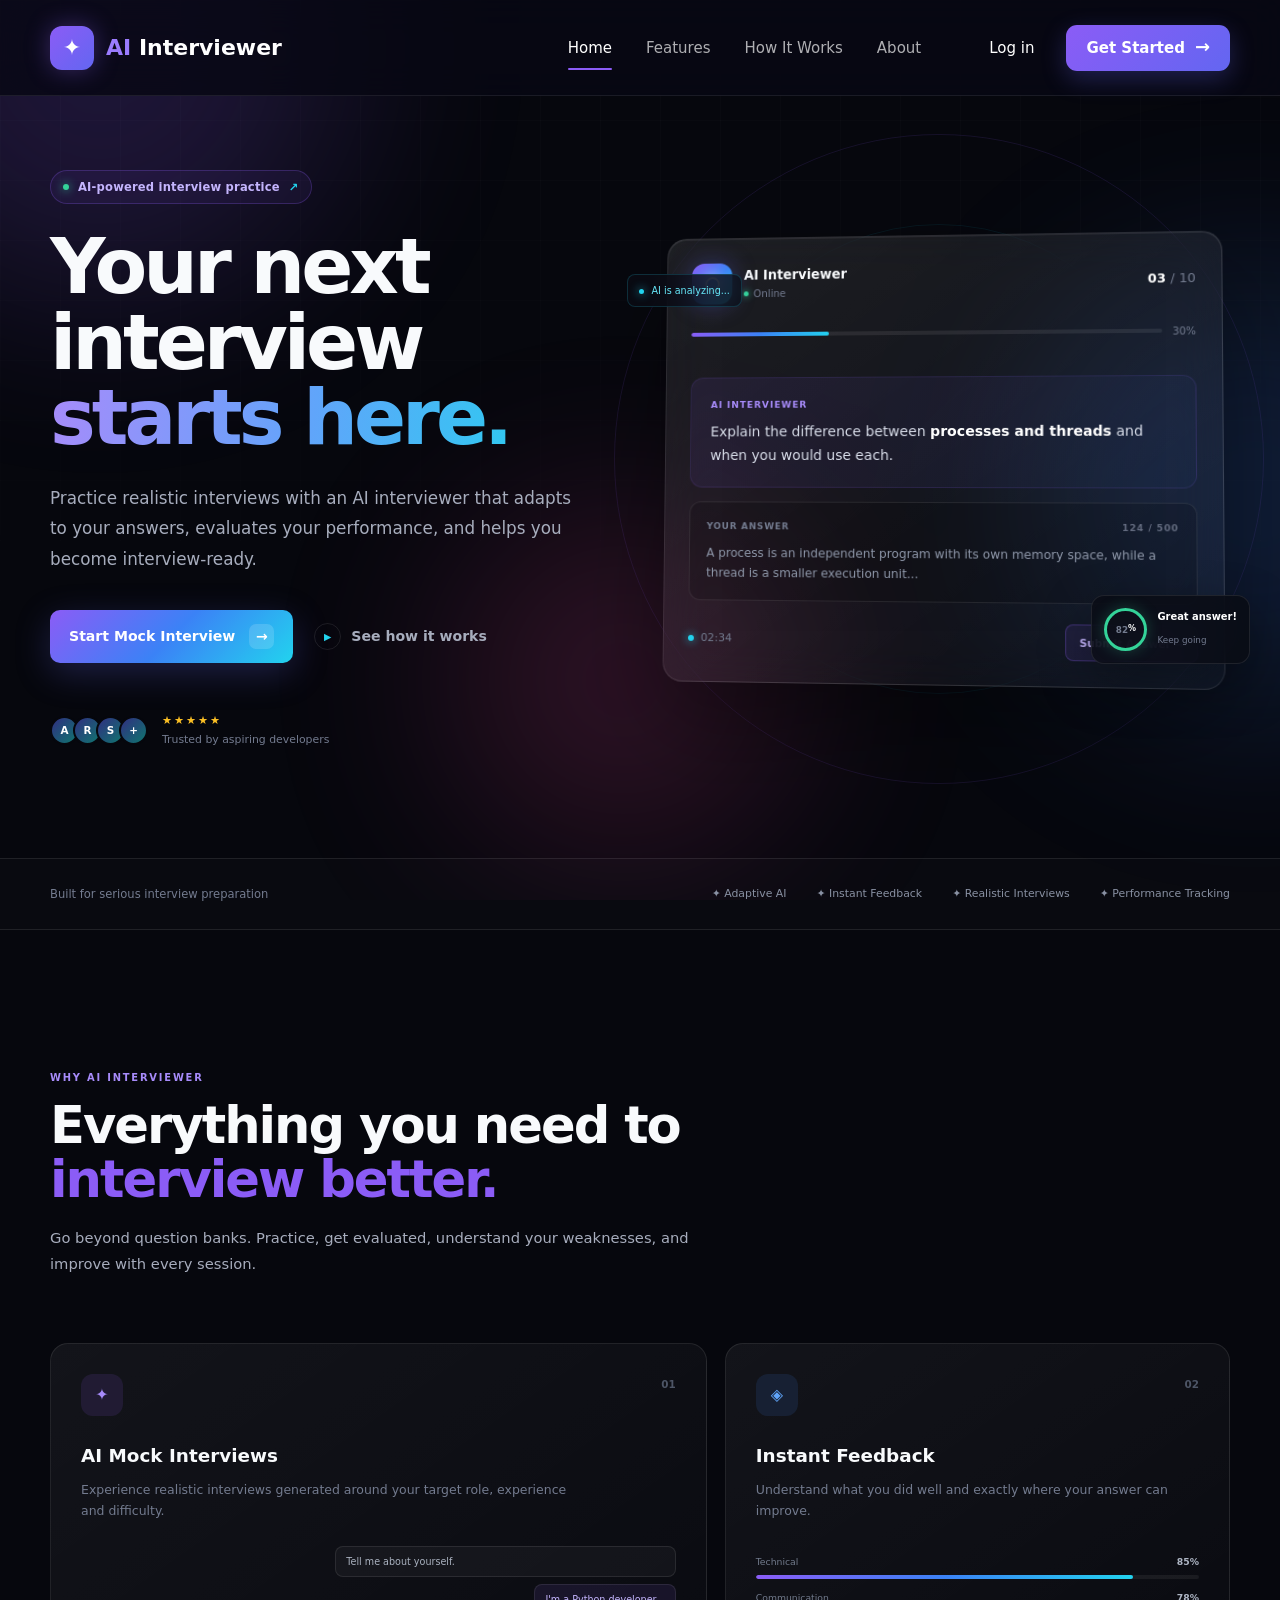
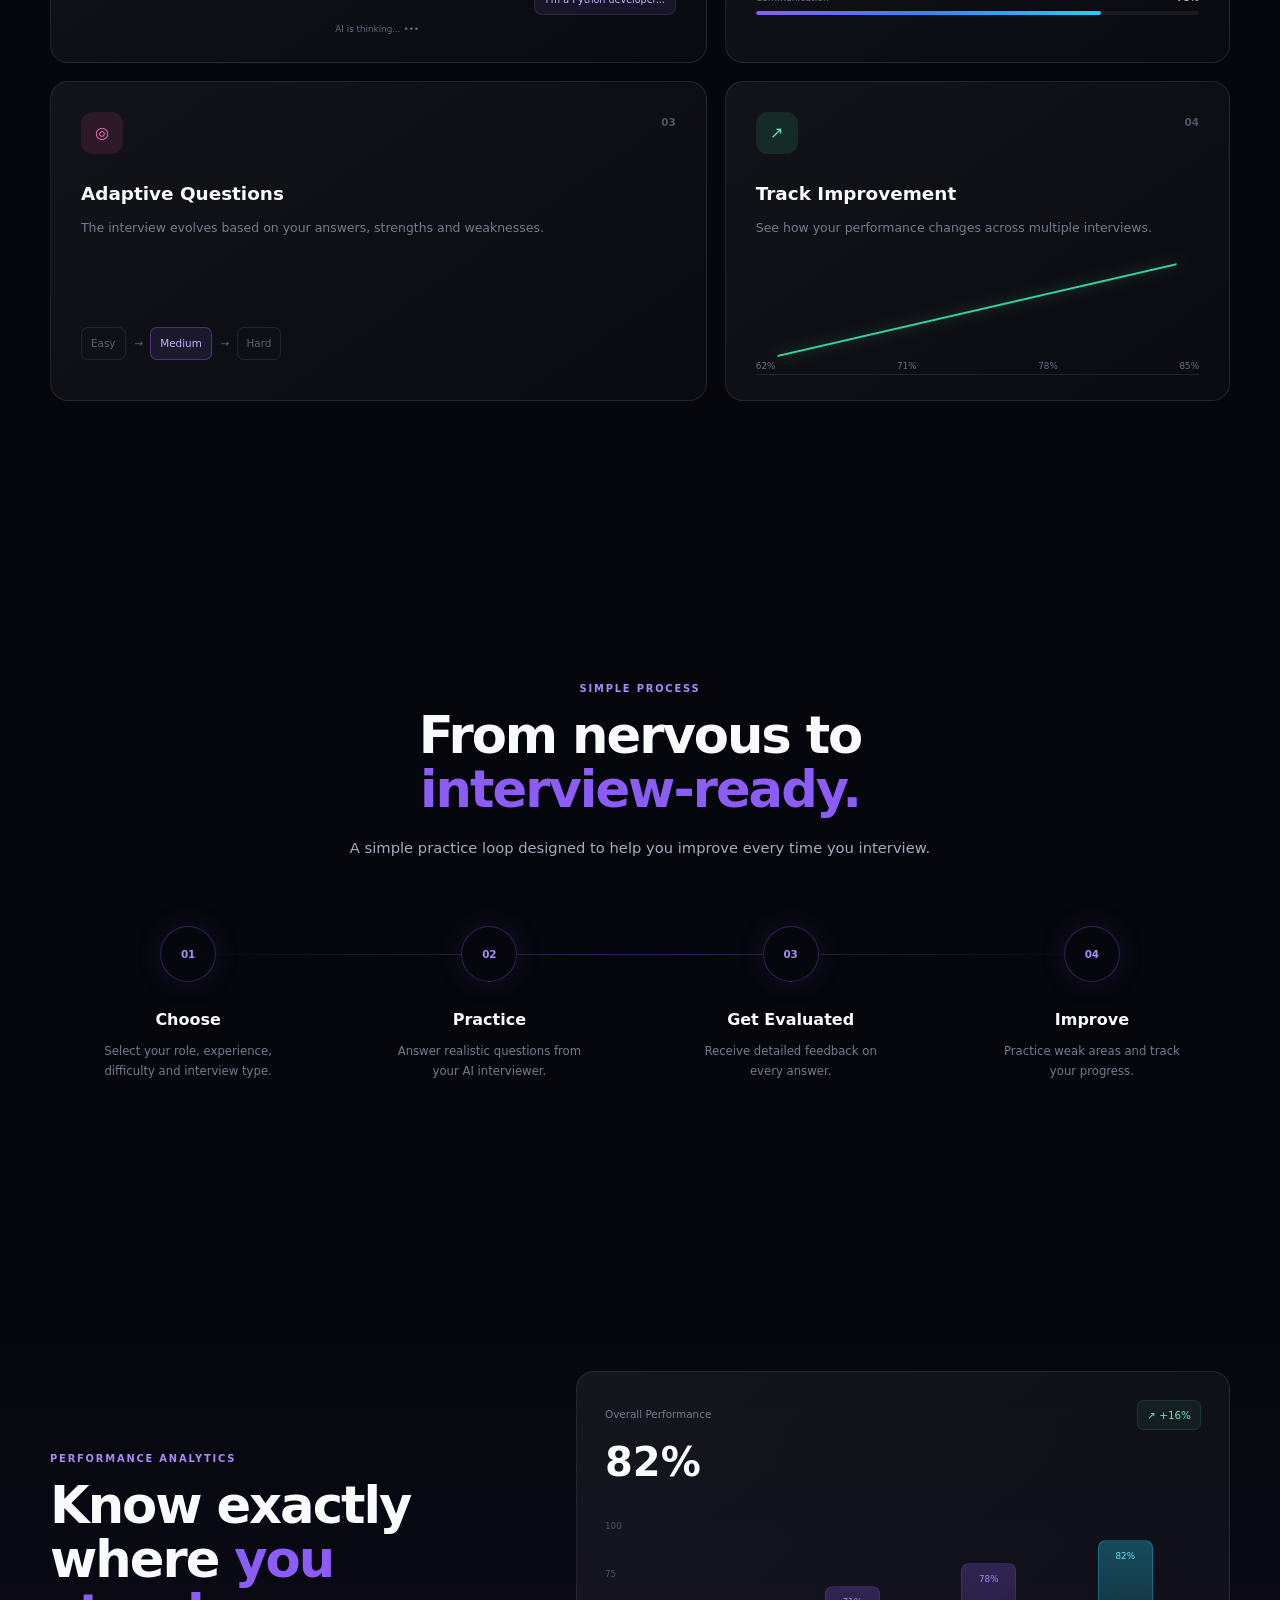
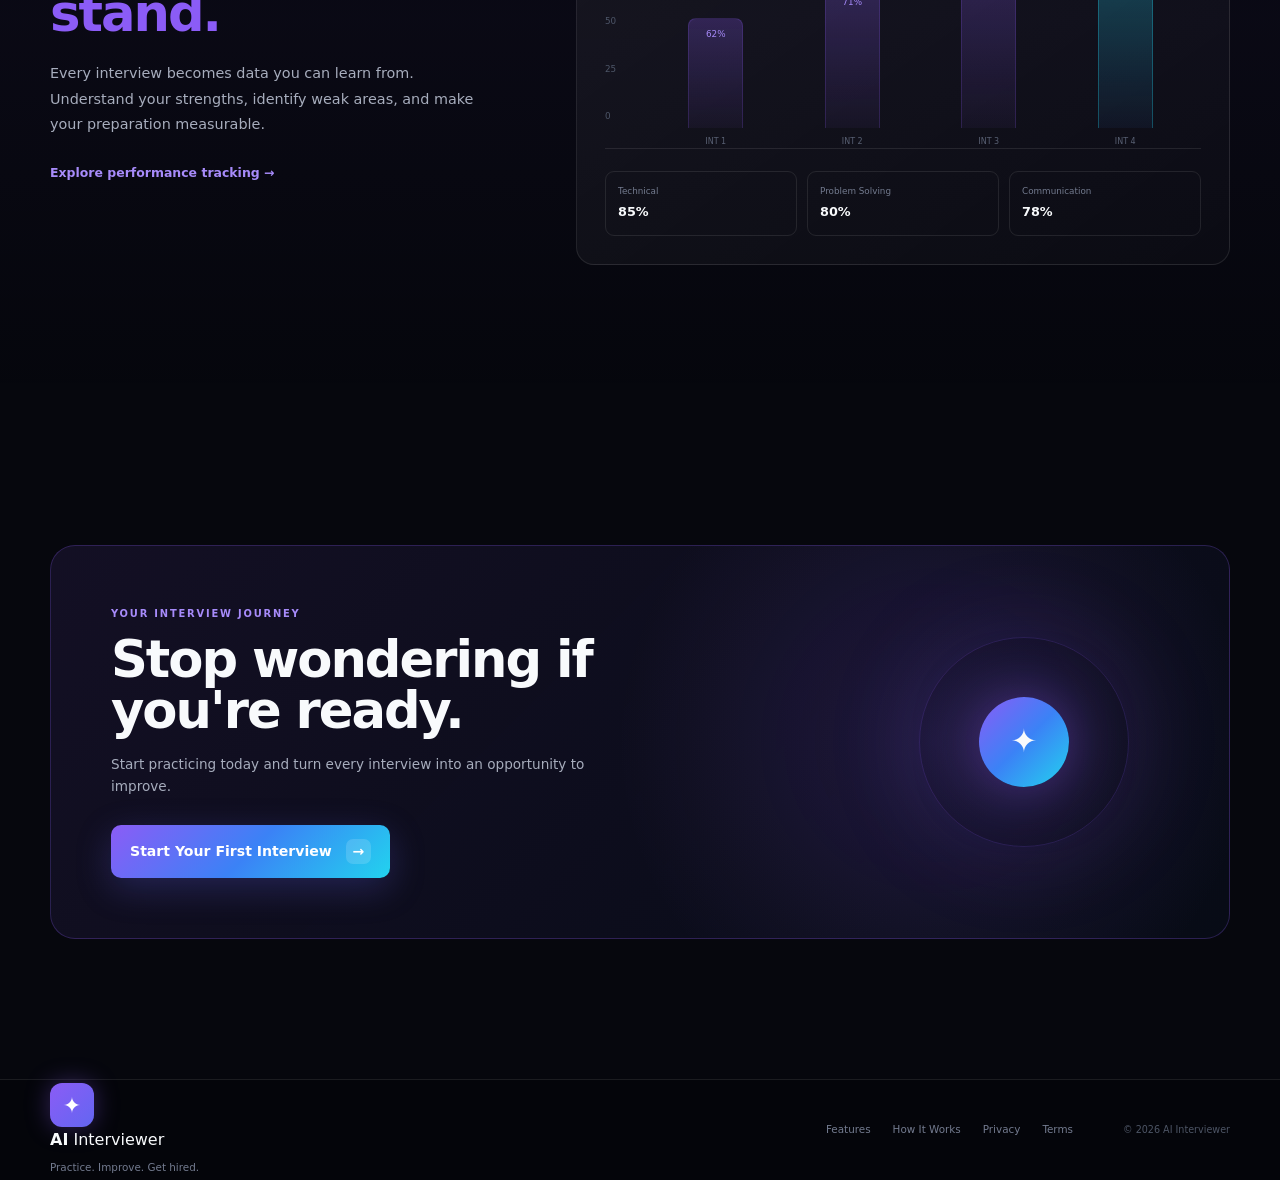
==== frontend/index.html @ f29d4c33 "Build interactive landing page" ====
<!DOCTYPE html>
<html lang="en">

<head>
    <meta charset="UTF-8">

    <meta name="viewport" content="width=device-width, initial-scale=1.0">

    <meta
        name="description"
        content="AI Interviewer - Practice realistic interviews with an intelligent AI interviewer."
    >

    <title>AI Interviewer — Practice. Improve. Get Hired.</title>

    <!-- Main stylesheet -->
    <link rel="stylesheet" href="css/style.css">
</head>

<body>

    <!-- =====================================================
         BACKGROUND EFFECTS
    ====================================================== -->

    <div class="background-effects">
        <div class="glow glow-one"></div>
        <div class="glow glow-two"></div>
        <div class="glow glow-three"></div>
    </div>


    <!-- =====================================================
         NAVBAR
    ====================================================== -->

    <header class="navbar">

    <div class="container navbar-inner">

        <!-- Logo -->
        <a href="index.html" class="logo">

            <div class="brand-icon">
                <span>✦</span>
            </div>

            <div>
                <strong>AI</strong> Interviewer
            </div>

        </a>


        <!-- Center Navigation -->
        <nav class="nav-links" id="navMenu">

            <a href="#home" class="active">
                Home
            </a>

            <a href="#features">
                Features
            </a>

            <a href="#how-it-works">
                How It Works
            </a>

            <a href="#about">
                About
            </a>

        </nav>


        <!-- Right Side Buttons -->
        <div class="nav-buttons">

            <a href="#" class="login-btn">
                Log in
            </a>

            <a href="#" class="get-started-btn">
                Get Started
                <span>→</span>
            </a>

        </div>


        <!-- Mobile Menu -->
        <button
            class="menu-toggle"
            id="menuToggle"
            type="button"
            aria-label="Open navigation menu"
            aria-expanded="false"
        >
            <span></span>
            <span></span>
            <span></span>
        </button>

    </div>

</header>


    <!-- =====================================================
         MAIN CONTENT
    ====================================================== -->

    <main>


        <!-- =================================================
             HERO SECTION
        ================================================== -->

        <section class="hero" id="home">

            <div class="container hero-grid">

                <!-- LEFT CONTENT -->

                <div class="hero-content">

                    <div class="status-pill">

                        <span class="status-dot"></span>

                        AI-powered interview practice

                        <span class="pill-arrow">↗</span>

                    </div>


                    <h1>

                        Your next interview
                        <span>starts here.</span>

                    </h1>


                    <p class="hero-description">

                        Practice realistic interviews with an AI interviewer
                        that adapts to your answers, evaluates your performance,
                        and helps you become interview-ready.

                    </p>


                    <div class="hero-actions">

                        <a href="#" class="primary-button">

                            Start Mock Interview

                            <span class="button-icon">
                                →
                            </span>

                        </a>


                        <a href="#how-it-works" class="secondary-button">

                            <span class="play-icon">
                                ▶
                            </span>

                            See how it works

                        </a>

                    </div>


                    <div class="trust-row">

                        <div class="avatar-stack">

                            <span class="avatar">A</span>
                            <span class="avatar">R</span>
                            <span class="avatar">S</span>
                            <span class="avatar">+</span>

                        </div>

                        <div class="trust-text">

                            <div class="stars">
                                ★★★★★
                            </div>

                            <span>
                                Trusted by aspiring developers
                            </span>

                        </div>

                    </div>

                </div>


                <!-- RIGHT — AI INTERVIEW CARD -->

                <div class="hero-visual">

                    <div class="orbit orbit-one"></div>
                    <div class="orbit orbit-two"></div>


                    <div class="ai-card">

                        <!-- Card Header -->

                        <div class="ai-card-header">

                            <div class="ai-profile">

                                <div class="ai-avatar">

                                    <div class="ai-core"></div>

                                </div>

                                <div>

                                    <strong>
                                        AI Interviewer
                                    </strong>

                                    <span>
                                        <i></i> Online
                                    </span>

                                </div>

                            </div>


                            <div class="question-number">
                                03 <span>/ 10</span>
                            </div>

                        </div>


                        <!-- Progress -->

                        <div class="question-progress">

                            <div class="progress-line">

                                <div class="progress-active"></div>

                            </div>

                            <span>30%</span>

                        </div>


                        <!-- AI Message -->

                        <div class="chat-message ai-message">

                            <div class="message-label">
                                AI INTERVIEWER
                            </div>

                            <p>

                                Explain the difference between
                                <strong>processes and threads</strong>
                                and when you would use each.

                            </p>

                        </div>


                        <!-- Answer -->

                        <div class="answer-box">

                            <div class="answer-header">

                                <span>
                                    YOUR ANSWER
                                </span>

                                <span class="character-count">
                                    124 / 500
                                </span>

                            </div>

                            <p>

                                A process is an independent program
                                with its own memory space, while a
                                thread is a smaller execution unit...

                            </p>

                        </div>


                        <!-- Footer -->

                        <div class="ai-card-footer">

                            <div class="timer">

                                <span class="timer-dot"></span>

                                02:34

                            </div>

                            <button class="mini-submit" type="button">
                                Submit Answer →
                            </button>

                        </div>

                    </div>


                    <!-- Floating Score -->

                    <div class="floating-score">

                        <div class="score-ring">

                            <span>
                                82
                            </span>

                            <small>
                                %
                            </small>

                        </div>

                        <div>

                            <strong>
                                Great answer!
                            </strong>

                            <span>
                                Keep going
                            </span>

                        </div>

                    </div>


                    <!-- Floating AI Badge -->

                    <div class="floating-ai">

                        <span class="pulse"></span>

                        AI is analyzing...

                    </div>

                </div>

            </div>

        </section>


        <!-- =================================================
             FEATURE STRIP
        ================================================== -->

        <section class="feature-strip">

            <div class="container">

                <div class="strip-content">

                    <span>
                        Built for serious interview preparation
                    </span>

                    <div class="strip-items">

                        <span>✦ Adaptive AI</span>
                        <span>✦ Instant Feedback</span>
                        <span>✦ Realistic Interviews</span>
                        <span>✦ Performance Tracking</span>

                    </div>

                </div>

            </div>

        </section>


        <!-- =================================================
             FEATURES
        ================================================== -->

        <section class="features-section" id="features">

            <div class="container">

                <div class="section-heading">

                    <div class="section-tag">
                        WHY AI INTERVIEWER
                    </div>

                    <h2>

                        Everything you need to
                        <span>interview better.</span>

                    </h2>

                    <p>

                        Go beyond question banks. Practice, get evaluated,
                        understand your weaknesses, and improve with every session.

                    </p>

                </div>


                <div class="feature-grid">


                    <!-- Feature 01 -->

                    <article class="feature-card large-card">

                        <div class="feature-icon purple">
                            ✦
                        </div>

                        <span class="feature-number">
                            01
                        </span>

                        <h3>
                            AI Mock Interviews
                        </h3>

                        <p>

                            Experience realistic interviews generated around
                            your target role, experience and difficulty.

                        </p>


                        <div class="mini-chat">

                            <div class="mini-chat-message">
                                Tell me about yourself.
                            </div>

                            <div class="mini-chat-message user-message">
                                I'm a Python developer...
                            </div>

                            <div class="typing">

                                AI is thinking...

                                <span>
                                    •••
                                </span>

                            </div>

                        </div>

                    </article>


                    <!-- Feature 02 -->

                    <article class="feature-card">

                        <div class="feature-icon blue">
                            ◈
                        </div>

                        <span class="feature-number">
                            02
                        </span>

                        <h3>
                            Instant Feedback
                        </h3>

                        <p>

                            Understand what you did well and exactly
                            where your answer can improve.

                        </p>


                        <div class="feedback-bars">

                            <div>
                                <span>Technical</span>
                                <strong>85%</strong>
                            </div>

                            <div class="bar">
                                <span style="width: 85%;"></span>
                            </div>

                            <div>
                                <span>Communication</span>
                                <strong>78%</strong>
                            </div>

                            <div class="bar">
                                <span style="width: 78%;"></span>
                            </div>

                        </div>

                    </article>


                    <!-- Feature 03 -->

                    <article class="feature-card">

                        <div class="feature-icon pink">
                            ◎
                        </div>

                        <span class="feature-number">
                            03
                        </span>

                        <h3>
                            Adaptive Questions
                        </h3>

                        <p>

                            The interview evolves based on your answers,
                            strengths and weaknesses.

                        </p>


                        <div class="adaptive-flow">

                            <span>
                                Easy
                            </span>

                            <i>
                                →
                            </i>

                            <span class="active">
                                Medium
                            </span>

                            <i>
                                →
                            </i>

                            <span>
                                Hard
                            </span>

                        </div>

                    </article>


                    <!-- Feature 04 -->

                    <article class="feature-card">

                        <div class="feature-icon green">
                            ↗
                        </div>

                        <span class="feature-number">
                            04
                        </span>

                        <h3>
                            Track Improvement
                        </h3>

                        <p>

                            See how your performance changes across
                            multiple interviews.

                        </p>


                        <div class="mini-chart">

                            <div class="chart-line"></div>

                            <div class="chart-points">

                                <span>
                                    62%
                                </span>

                                <span>
                                    71%
                                </span>

                                <span>
                                    78%
                                </span>

                                <span>
                                    85%
                                </span>

                            </div>

                        </div>

                    </article>

                </div>

            </div>

        </section>


        <!-- =================================================
             HOW IT WORKS
        ================================================== -->

        <section class="workflow-section" id="how-it-works">

            <div class="container">

                <div class="section-heading centered">

                    <div class="section-tag">
                        SIMPLE PROCESS
                    </div>

                    <h2>

                        From nervous to
                        <span>interview-ready.</span>

                    </h2>

                    <p>

                        A simple practice loop designed to help you improve
                        every time you interview.

                    </p>

                </div>


                <div class="workflow">

                    <div class="workflow-line"></div>


                    <!-- Step 01 -->

                    <div class="workflow-step">

                        <div class="step-number">
                            01
                        </div>

                        <h3>
                            Choose
                        </h3>

                        <p>

                            Select your role, experience,
                            difficulty and interview type.

                        </p>

                    </div>


                    <!-- Step 02 -->

                    <div class="workflow-step">

                        <div class="step-number">
                            02
                        </div>

                        <h3>
                            Practice
                        </h3>

                        <p>

                            Answer realistic questions
                            from your AI interviewer.

                        </p>

                    </div>


                    <!-- Step 03 -->

                    <div class="workflow-step">

                        <div class="step-number">
                            03
                        </div>

                        <h3>
                            Get Evaluated
                        </h3>

                        <p>

                            Receive detailed feedback
                            on every answer.

                        </p>

                    </div>


                    <!-- Step 04 -->

                    <div class="workflow-step">

                        <div class="step-number">
                            04
                        </div>

                        <h3>
                            Improve
                        </h3>

                        <p>

                            Practice weak areas and
                            track your progress.

                        </p>

                    </div>

                </div>

            </div>

        </section>


        <!-- =================================================
             PERFORMANCE
        ================================================== -->

        <section class="performance-section">

            <div class="container performance-grid">


                <!-- Performance Content -->

                <div class="performance-content">

                    <div class="section-tag">
                        PERFORMANCE ANALYTICS
                    </div>

                    <h2>

                        Know exactly where
                        <span>you stand.</span>

                    </h2>

                    <p>

                        Every interview becomes data you can learn from.
                        Understand your strengths, identify weak areas,
                        and make your preparation measurable.

                    </p>

                    <a href="#" class="text-button">
                        Explore performance tracking →
                    </a>

                </div>


                <!-- Dashboard -->

                <div class="performance-dashboard">

                    <div class="dashboard-top">

                        <div>

                            <span>
                                Overall Performance
                            </span>

                            <h3>
                                82%
                            </h3>

                        </div>

                        <span class="growth">
                            ↗ +16%
                        </span>

                    </div>


                    <!-- Chart -->

                    <div class="performance-chart">

                        <div class="chart-y">

                            <span>
                                100
                            </span>

                            <span>
                                75
                            </span>

                            <span>
                                50
                            </span>

                            <span>
                                25
                            </span>

                            <span>
                                0
                            </span>

                        </div>


                        <div class="bars">


                            <!-- Interview 1 -->

                            <div class="bar-column">

                                <div
                                    class="bar-value"
                                    style="height: 48%;"
                                >
                                    <span>
                                        62%
                                    </span>
                                </div>

                                <small>
                                    INT 1
                                </small>

                            </div>


                            <!-- Interview 2 -->

                            <div class="bar-column">

                                <div
                                    class="bar-value"
                                    style="height: 62%;"
                                >
                                    <span>
                                        71%
                                    </span>
                                </div>

                                <small>
                                    INT 2
                                </small>

                            </div>


                            <!-- Interview 3 -->

                            <div class="bar-column">

                                <div
                                    class="bar-value"
                                    style="height: 72%;"
                                >
                                    <span>
                                        78%
                                    </span>
                                </div>

                                <small>
                                    INT 3
                                </small>

                            </div>


                            <!-- Interview 4 -->

                            <div class="bar-column active-bar">

                                <div
                                    class="bar-value"
                                    style="height: 82%;"
                                >
                                    <span>
                                        82%
                                    </span>
                                </div>

                                <small>
                                    INT 4
                                </small>

                            </div>

                        </div>

                    </div>


                    <!-- Metrics -->

                    <div class="performance-metrics">

                        <div>

                            <span>
                                Technical
                            </span>

                            <strong>
                                85%
                            </strong>

                        </div>

                        <div>

                            <span>
                                Problem Solving
                            </span>

                            <strong>
                                80%
                            </strong>

                        </div>

                        <div>

                            <span>
                                Communication
                            </span>

                            <strong>
                                78%
                            </strong>

                        </div>

                    </div>

                </div>

            </div>

        </section>


        <!-- =================================================
             ABOUT / CTA
        ================================================== -->

        <section class="cta-section" id="about">

            <div class="container">

                <div class="cta-card">

                    <div class="cta-glow"></div>


                    <div class="cta-content">

                        <div class="section-tag">
                            YOUR INTERVIEW JOURNEY
                        </div>

                        <h2>

                            Stop wondering if
                            you're ready.

                        </h2>

                        <p>

                            Start practicing today and turn every interview
                            into an opportunity to improve.

                        </p>


                        <a href="#" class="primary-button">

                            Start Your First Interview

                            <span class="button-icon">
                                →
                            </span>

                        </a>

                    </div>


                    <div class="cta-orb">

                        <div class="orb-core">
                            ✦
                        </div>

                    </div>

                </div>

            </div>

        </section>

    </main>


    <!-- =====================================================
         FOOTER
    ====================================================== -->

    <footer class="footer">

        <div class="container footer-inner">


            <!-- Footer Brand -->

            <div class="footer-brand">

                <div class="brand">

                    <div class="brand-icon">
                        <span>✦</span>
                    </div>

                    <div>
                        <strong>AI</strong> Interviewer
                    </div>

                </div>

                <p>
                    Practice. Improve. Get hired.
                </p>

            </div>


            <!-- Footer Links -->

            <div class="footer-links">

                <a href="#features">
                    Features
                </a>

                <a href="#how-it-works">
                    How It Works
                </a>

                <a href="#">
                    Privacy
                </a>

                <a href="#">
                    Terms
                </a>

            </div>


            <!-- Copyright -->

            <div class="footer-copy">

                © 2026 AI Interviewer

            </div>

        </div>

    </footer>


    <!-- =====================================================
         JAVASCRIPT
    ====================================================== -->

    <script src="js/main.js"></script>

</body>

</html>
---- frontend/css/style.css ----
/* =========================================
   AI INTERVIEWER
   GLOBAL DESIGN SYSTEM
========================================= */

:root {

    --bg: #06070d;
    --bg-soft: #0a0c14;
    --card: rgba(255, 255, 255, 0.045);
    --card-hover: rgba(255, 255, 255, 0.07);

    --border: rgba(255, 255, 255, 0.09);

    --text: #f8fafc;
    --text-soft: #a7adbd;
    --text-muted: #737b8f;

    --purple: #8b5cf6;
    --blue: #3b82f6;
    --cyan: #22d3ee;
    --pink: #ec4899;
    --green: #34d399;

    --gradient:
        linear-gradient(
            135deg,
            #8b5cf6,
            #3b82f6,
            #22d3ee
        );

    --container: 1180px;
}


/* =========================================
   RESET
========================================= */

* {
    margin: 0;
    padding: 0;
    box-sizing: border-box;
}

html {
    scroll-behavior: smooth;
}

body {

    min-height: 100vh;

    background: var(--bg);

    color: var(--text);

    font-family:
        Inter,
        ui-sans-serif,
        system-ui,
        -apple-system,
        BlinkMacSystemFont,
        "Segoe UI",
        sans-serif;

    line-height: 1.6;

    overflow-x: hidden;
}

body::before {

    content: "";

    position: fixed;

    inset: 0;

    pointer-events: none;

    background-image:
        linear-gradient(
            rgba(255,255,255,0.018) 1px,
            transparent 1px
        ),
        linear-gradient(
            90deg,
            rgba(255,255,255,0.018) 1px,
            transparent 1px
        );

    background-size: 60px 60px;

    mask-image:
        linear-gradient(
            to bottom,
            black,
            transparent 85%
        );

    z-index: -3;
}

a {
    color: inherit;
    text-decoration: none;
}

button {
    font: inherit;
}

.container {

    width: min(
        var(--container),
        calc(100% - 48px)
    );

    margin-inline: auto;
}


/* =========================================
   BACKGROUND EFFECTS
========================================= */

.background-effects {

    position: fixed;

    inset: 0;

    overflow: hidden;

    pointer-events: none;

    z-index: -2;
}

.glow {

    position: absolute;

    border-radius: 50%;

    filter: blur(100px);

    opacity: 0.18;

    animation:
        floatGlow 12s ease-in-out infinite;
}

.glow-one {

    width: 500px;
    height: 500px;

    top: -200px;
    left: -150px;

    background: var(--purple);
}

.glow-two {

    width: 450px;
    height: 450px;

    top: 30%;
    right: -200px;

    background: var(--blue);

    animation-delay: -4s;
}

.glow-three {

    width: 350px;
    height: 350px;

    bottom: 5%;
    left: 35%;

    background: var(--pink);

    animation-delay: -8s;
}

@keyframes floatGlow {

    0%,
    100% {
        transform: translate(0, 0);
    }

    50% {
        transform: translate(30px, -40px);
    }
}


/* =========================================
   NAVBAR
========================================= */

/* =====================================================
   NAVBAR
===================================================== */

.navbar {
    position: fixed;
    top: 0;
    left: 0;
    width: 100%;
    height: 96px;

    z-index: 1000;

    background: rgba(8, 8, 20, 0.82);
    backdrop-filter: blur(18px);
    -webkit-backdrop-filter: blur(18px);

    border-bottom: 1px solid rgba(255, 255, 255, 0.08);
}


.navbar-inner {
    height: 100%;

    display: flex;
    align-items: center;

    gap: 40px;
}


/* =====================================================
   LOGO
===================================================== */

.logo {
    display: flex;
    align-items: center;
    gap: 12px;

    color: #ffffff;
    text-decoration: none;

    font-size: 22px;
    font-weight: 600;

    white-space: nowrap;

    flex-shrink: 0;
}


.logo strong {
    color: #9b7cff;
}


.brand-icon {
    width: 44px;
    height: 44px;

    display: flex;
    align-items: center;
    justify-content: center;

    border-radius: 12px;

    background: linear-gradient(
        135deg,
        #8b5cf6,
        #6366f1
    );

    color: #ffffff;

    font-size: 22px;

    box-shadow:
        0 0 25px rgba(139, 92, 246, 0.35);
}


/* =====================================================
   NAVIGATION LINKS
===================================================== */

.nav-links {
    display: flex;
    align-items: center;

    gap: 34px;

    margin-left: auto;
}


.nav-links a {
    position: relative;

    color: rgba(255, 255, 255, 0.68);

    text-decoration: none;

    font-size: 15px;
    font-weight: 500;

    white-space: nowrap;

    transition:
        color 0.25s ease,
        transform 0.25s ease;
}


.nav-links a:hover {
    color: #ffffff;
    transform: translateY(-1px);
}


.nav-links a.active {
    color: #ffffff;
}


.nav-links a.active::after {
    content: "";

    position: absolute;

    left: 0;
    right: 0;
    bottom: -10px;

    height: 2px;

    border-radius: 10px;

    background: #8b5cf6;
}


/* =====================================================
   RIGHT SIDE BUTTONS
===================================================== */

.nav-buttons {
    display: flex;
    align-items: center;

    gap: 14px;

    margin-left: 10px;

    flex-shrink: 0;
}


.login-btn {
    display: inline-flex;
    align-items: center;
    justify-content: center;

    height: 44px;

    padding: 0 18px;

    color: #ffffff;

    text-decoration: none;

    font-size: 15px;
    font-weight: 500;

    white-space: nowrap;

    border-radius: 10px;

    transition:
        background 0.25s ease,
        color 0.25s ease;
}


.login-btn:hover {
    background: rgba(255, 255, 255, 0.07);
}


/* =====================================================
   GET STARTED BUTTON
===================================================== */

.get-started-btn {
    display: inline-flex;
    align-items: center;
    justify-content: center;

    gap: 10px;

    height: 46px;

    padding: 0 20px;

    color: #ffffff;

    text-decoration: none;

    font-size: 15px;
    font-weight: 600;

    white-space: nowrap;

    border-radius: 11px;

    background: linear-gradient(
        135deg,
        #8b5cf6,
        #6366f1
    );

    box-shadow:
        0 8px 25px rgba(99, 102, 241, 0.28);

    transition:
        transform 0.25s ease,
        box-shadow 0.25s ease;
}


.get-started-btn span {
    font-size: 18px;

    transition:
        transform 0.25s ease;
}


.get-started-btn:hover {
    transform: translateY(-2px);

    box-shadow:
        0 12px 30px rgba(99, 102, 241, 0.4);
}


.get-started-btn:hover span {
    transform: translateX(3px);
}


/* =====================================================
   MOBILE MENU BUTTON
===================================================== */

.menu-toggle {
    display: none;

    width: 44px;
    height: 44px;

    border: 0;

    border-radius: 10px;

    background: rgba(255, 255, 255, 0.06);

    cursor: pointer;

    flex-direction: column;
    align-items: center;
    justify-content: center;

    gap: 5px;
}


.menu-toggle span {
    width: 20px;
    height: 2px;

    border-radius: 10px;

    background: #ffffff;
}


/* =====================================================
   RESPONSIVE NAVBAR
===================================================== */

@media (max-width: 1050px) {

    .navbar-inner {
        gap: 20px;
    }

    .nav-links {
        gap: 20px;
    }

    .nav-links a {
        font-size: 14px;
    }

    .nav-buttons {
        gap: 8px;
    }

}


@media (max-width: 850px) {

    .navbar {
        height: 82px;
    }

    .navbar-inner {
        justify-content: space-between;
    }

    .nav-links,
    .nav-buttons {
        display: none;
    }

    .menu-toggle {
        display: flex;
    }

}

/* =========================================
   HERO
========================================= */

.hero {

    position: relative;

    min-height: 850px;

    padding-top: 170px;

    padding-bottom: 110px;

    display: flex;

    align-items: center;
}

.hero-grid {

    display: grid;

    grid-template-columns: 0.95fr 1.05fr;

    gap: 70px;

    align-items: center;
}

.status-pill {

    display: inline-flex;

    align-items: center;

    gap: 9px;

    padding: 7px 12px;

    border:
        1px solid rgba(139, 92, 246, 0.25);

    border-radius: 999px;

    background:
        rgba(139, 92, 246, 0.07);

    color: #c4b5fd;

    font-size: 0.72rem;

    font-weight: 700;

    letter-spacing: 0.2px;
}

.status-dot {

    width: 6px;

    height: 6px;

    border-radius: 50%;

    background: var(--green);

    box-shadow:
        0 0 10px var(--green);
}

.pill-arrow {

    color: var(--cyan);
}

.hero h1 {

    max-width: 700px;

    margin-top: 25px;

    font-size:
        clamp(3.4rem, 6vw, 6.2rem);

    line-height: 0.98;

    letter-spacing: -4px;

    font-weight: 800;
}

.hero h1 span {

    display: block;

    background:
        linear-gradient(
            100deg,
            #a78bfa,
            #60a5fa,
            #22d3ee
        );

    -webkit-background-clip: text;

    background-clip: text;

    color: transparent;
}

.hero-description {

    max-width: 590px;

    margin-top: 28px;

    color: var(--text-soft);

    font-size: 1.05rem;

    line-height: 1.8;
}

.hero-actions {

    display: flex;

    align-items: center;

    gap: 16px;

    margin-top: 35px;
}

.primary-button {

    display: inline-flex;

    align-items: center;

    gap: 14px;

    padding: 14px 19px;

    border-radius: 10px;

    background: var(--gradient);

    color: white;

    font-size: 0.88rem;

    font-weight: 800;

    box-shadow:
        0 10px 35px rgba(99, 102, 241, 0.25);

    transition:
        transform 0.25s ease,
        box-shadow 0.25s ease;
}

.primary-button:hover {

    transform:
        translateY(-3px);

    box-shadow:
        0 15px 45px rgba(99, 102, 241, 0.4);
}

.button-icon {

    display: grid;

    place-items: center;

    width: 25px;

    height: 25px;

    border-radius: 7px;

    background:
        rgba(255,255,255,0.15);
}

.secondary-button {

    display: inline-flex;

    align-items: center;

    gap: 10px;

    padding: 14px 5px;

    color: var(--text-soft);

    font-size: 0.88rem;

    font-weight: 600;

    transition:
        color 0.25s ease;
}

.secondary-button:hover {

    color: white;
}

.play-icon {

    width: 27px;

    height: 27px;

    display: grid;

    place-items: center;

    border:
        1px solid var(--border);

    border-radius: 50%;

    color: var(--cyan);

    font-size: 0.6rem;
}

.trust-row {

    display: flex;

    align-items: center;

    gap: 14px;

    margin-top: 48px;
}

.avatar-stack {

    display: flex;
}

.avatar {

    width: 29px;

    height: 29px;

    display: grid;

    place-items: center;

    margin-left: -6px;

    border:
        2px solid var(--bg);

    border-radius: 50%;

    background:
        linear-gradient(
            135deg,
            #312e81,
            #0f766e
        );

    color: white;

    font-size: 0.65rem;

    font-weight: 800;
}

.avatar:first-child {

    margin-left: 0;
}

.trust-text {

    display: flex;

    flex-direction: column;

    gap: 1px;
}

.stars {

    color: #fbbf24;

    font-size: 0.7rem;

    letter-spacing: 2px;
}

.trust-text span {

    color: var(--text-muted);

    font-size: 0.68rem;
}


/* =========================================
   AI VISUAL
========================================= */

.hero-visual {

    position: relative;

    min-height: 520px;

    display: flex;

    align-items: center;

    justify-content: center;
}

.ai-card {

    position: relative;

    width:
        min(560px, 100%);

    padding: 25px;

    border:
        1px solid rgba(255,255,255,0.11);

    border-radius: 20px;

    background:
        linear-gradient(
            145deg,
            rgba(255,255,255,0.09),
            rgba(255,255,255,0.025)
        );

    box-shadow:
        0 40px 100px rgba(0,0,0,0.4),
        inset 0 1px rgba(255,255,255,0.07);

    backdrop-filter: blur(25px);

    transform:
        perspective(1000px)
        rotateY(-4deg)
        rotateX(2deg);

    transition:
        transform 0.5s ease;
}

.ai-card:hover {

    transform:
        perspective(1000px)
        rotateY(0)
        rotateX(0)
        translateY(-8px);
}

.ai-card-header {

    display: flex;

    align-items: center;

    justify-content: space-between;
}

.ai-profile {

    display: flex;

    align-items: center;

    gap: 12px;
}

.ai-avatar {

    position: relative;

    width: 42px;

    height: 42px;

    display: grid;

    place-items: center;

    border-radius: 13px;

    background: var(--gradient);

    box-shadow:
        0 0 25px rgba(99,102,241,0.35);
}

.ai-core {

    width: 15px;

    height: 15px;

    border:
        2px solid white;

    border-radius: 50%;

    box-shadow:
        0 0 15px white;
}

.ai-profile strong {

    display: block;

    font-size: 0.83rem;
}

.ai-profile span {

    display: flex;

    align-items: center;

    gap: 5px;

    color: var(--text-muted);

    font-size: 0.65rem;
}

.ai-profile i {

    width: 5px;

    height: 5px;

    border-radius: 50%;

    background: var(--green);

    box-shadow:
        0 0 7px var(--green);
}

.question-number {

    color: white;

    font-size: 0.8rem;

    font-weight: 800;
}

.question-number span {

    color: var(--text-muted);

    font-weight: 500;
}

.question-progress {

    display: flex;

    align-items: center;

    gap: 10px;

    margin-top: 23px;
}

.progress-line {

    flex: 1;

    height: 4px;

    border-radius: 20px;

    background:
        rgba(255,255,255,0.08);

    overflow: hidden;
}

.progress-active {

    width: 30%;

    height: 100%;

    background: var(--gradient);

    border-radius: inherit;

    animation:
        progressPulse 3s ease-in-out infinite;
}

@keyframes progressPulse {

    0%,
    100% {
        width: 30%;
    }

    50% {
        width: 34%;
    }
}

.question-progress > span {

    color: var(--text-muted);

    font-size: 0.65rem;
}

.chat-message {

    margin-top: 35px;

    padding: 20px;

    border:
        1px solid rgba(139,92,246,0.13);

    border-radius: 13px;

    background:
        linear-gradient(
            135deg,
            rgba(139,92,246,0.09),
            rgba(59,130,246,0.035)
        );
}

.message-label {

    margin-bottom: 9px;

    color: #a78bfa;

    font-size: 0.58rem;

    font-weight: 800;

    letter-spacing: 1px;
}

.chat-message p {

    color: #d9deea;

    font-size: 0.88rem;

    line-height: 1.65;
}

.chat-message strong {

    color: white;
}

.answer-box {

    margin-top: 14px;

    padding: 17px;

    border:
        1px solid var(--border);

    border-radius: 12px;

    background:
        rgba(0,0,0,0.16);
}

.answer-header {

    display: flex;

    justify-content: space-between;

    margin-bottom: 9px;

    color: var(--text-muted);

    font-size: 0.57rem;

    font-weight: 800;

    letter-spacing: 0.8px;
}

.character-count {

    color: #636b7f;
}

.answer-box p {

    color: #8f98aa;

    font-size: 0.76rem;

    line-height: 1.65;
}

.ai-card-footer {

    display: flex;

    align-items: center;

    justify-content: space-between;

    margin-top: 20px;
}

.timer {

    display: flex;

    align-items: center;

    gap: 7px;

    color: var(--text-muted);

    font-size: 0.7rem;
}

.timer-dot {

    width: 6px;

    height: 6px;

    border-radius: 50%;

    background: var(--cyan);

    box-shadow:
        0 0 10px var(--cyan);
}

.mini-submit {

    padding: 9px 13px;

    border:
        1px solid rgba(139,92,246,0.3);

    border-radius: 8px;

    background:
        rgba(139,92,246,0.1);

    color: #c4b5fd;

    font-size: 0.65rem;

    font-weight: 700;

    cursor: pointer;
}


/* =========================================
   FLOATING ELEMENTS
========================================= */

.floating-score {

    position: absolute;

    right: -20px;

    bottom: 55px;

    display: flex;

    align-items: center;

    gap: 10px;

    padding: 12px;

    border:
        1px solid var(--border);

    border-radius: 13px;

    background:
        rgba(10,12,20,0.85);

    backdrop-filter: blur(20px);

    box-shadow:
        0 20px 50px rgba(0,0,0,0.35);

    animation:
        floating 4s ease-in-out infinite;
}

.score-ring {

    width: 43px;

    height: 43px;

    display: flex;

    align-items: center;

    justify-content: center;

    border:
        3px solid var(--green);

    border-radius: 50%;

    color: white;

    font-size: 0.8rem;

    font-weight: 800;

    box-shadow:
        0 0 15px rgba(52,211,153,0.25);
}

.score-ring small {

    font-size: 0.5rem;
}

.floating-score strong {

    display: block;

    color: white;

    font-size: 0.62rem;
}

.floating-score span {

    color: var(--text-muted);

    font-size: 0.55rem;
}

.floating-ai {

    position: absolute;

    left: -20px;

    top: 75px;

    padding: 8px 11px;

    border:
        1px solid rgba(34,211,238,0.18);

    border-radius: 8px;

    background:
        rgba(10,12,20,0.8);

    color: #67e8f9;

    font-size: 0.6rem;

    backdrop-filter: blur(15px);

    animation:
        floating 5s ease-in-out infinite reverse;
}

.pulse {

    display: inline-block;

    width: 5px;

    height: 5px;

    margin-right: 5px;

    border-radius: 50%;

    background: var(--cyan);

    box-shadow:
        0 0 10px var(--cyan);
}

.orbit {

    position: absolute;

    border:
        1px solid rgba(139,92,246,0.12);

    border-radius: 50%;

    pointer-events: none;
}

.orbit-one {

    width: 650px;

    height: 650px;
}

.orbit-two {

    width: 470px;

    height: 470px;

    border-color:
        rgba(34,211,238,0.08);
}

@keyframes floating {

    0%,
    100% {
        transform: translateY(0);
    }

    50% {
        transform: translateY(-12px);
    }
}


/* =========================================
   FEATURE STRIP
========================================= */

.feature-strip {

    border-top:
        1px solid var(--border);

    border-bottom:
        1px solid var(--border);

    background:
        rgba(255,255,255,0.015);
}

.strip-content {

    min-height: 70px;

    display: flex;

    align-items: center;

    justify-content: space-between;

    gap: 30px;
}

.strip-content > span {

    color: var(--text-muted);

    font-size: 0.72rem;
}

.strip-items {

    display: flex;

    gap: 30px;

    color: #8991a3;

    font-size: 0.68rem;
}


/* =========================================
   SECTIONS
========================================= */

.features-section,
.workflow-section,
.performance-section,
.cta-section {

    padding: 140px 0;
}

.section-heading {

    max-width: 680px;

    margin-bottom: 65px;
}

.section-heading.centered {

    margin-inline: auto;

    text-align: center;
}

.section-tag {

    color: #a78bfa;

    font-size: 0.62rem;

    font-weight: 800;

    letter-spacing: 1.8px;
}

.section-heading h2 {

    margin-top: 13px;

    font-size:
        clamp(2.3rem, 4vw, 4rem);

    line-height: 1.05;

    letter-spacing: -2px;
}

.section-heading h2 span {

    color: #8b5cf6;
}

.section-heading p {

    margin-top: 18px;

    color: var(--text-soft);

    font-size: 0.92rem;

    line-height: 1.8;
}


/* =========================================
   FEATURES
========================================= */

.feature-grid {

    display: grid;

    grid-template-columns: 1.3fr 1fr;

    gap: 18px;
}

.feature-card {

    position: relative;

    min-height: 320px;

    padding: 30px;

    overflow: hidden;

    border:
        1px solid var(--border);

    border-radius: 18px;

    background:
        linear-gradient(
            145deg,
            rgba(255,255,255,0.055),
            rgba(255,255,255,0.018)
        );

    transition:
        transform 0.35s ease,
        border-color 0.35s ease,
        background 0.35s ease;
}

.feature-card:hover {

    transform:
        translateY(-6px);

    border-color:
        rgba(139,92,246,0.28);

    background:
        var(--card-hover);
}

.feature-icon {

    width: 42px;

    height: 42px;

    display: grid;

    place-items: center;

    border-radius: 12px;

    font-size: 1rem;
}

.feature-icon.purple {

    background:
        rgba(139,92,246,0.12);

    color: #a78bfa;
}

.feature-icon.blue {

    background:
        rgba(59,130,246,0.12);

    color: #60a5fa;
}

.feature-icon.pink {

    background:
        rgba(236,72,153,0.12);

    color: #f472b6;
}

.feature-icon.green {

    background:
        rgba(52,211,153,0.12);

    color: #6ee7b7;
}

.feature-number {

    position: absolute;

    top: 32px;

    right: 30px;

    color: #4d5566;

    font-size: 0.65rem;

    font-weight: 700;
}

.feature-card h3 {

    margin-top: 25px;

    font-size: 1.15rem;
}

.feature-card > p {

    max-width: 500px;

    margin-top: 9px;

    color: var(--text-muted);

    font-size: 0.78rem;

    line-height: 1.7;
}


/* =========================================
   MINI CHAT
========================================= */

.mini-chat {

    position: absolute;

    right: 30px;

    bottom: 25px;

    width: 52%;

    display: flex;

    flex-direction: column;

    gap: 7px;
}

.mini-chat-message {

    padding: 7px 10px;

    border:
        1px solid var(--border);

    border-radius: 8px;

    background:
        rgba(255,255,255,0.035);

    color: #aab2c0;

    font-size: 0.6rem;
}

.user-message {

    align-self: flex-end;

    background:
        rgba(139,92,246,0.1);

    color: #c4b5fd;
}

.typing {

    color: #626b7d;

    font-size: 0.55rem;
}


/* =========================================
   FEEDBACK
========================================= */

.feedback-bars {

    position: absolute;

    right: 30px;

    bottom: 35px;

    width:
        calc(100% - 60px);
}

.feedback-bars > div:not(.bar) {

    display: flex;

    justify-content: space-between;

    color: #727b8d;

    font-size: 0.58rem;
}

.feedback-bars strong {

    color: #aeb6c5;
}

.bar {

    height: 4px;

    margin: 5px 0 12px;

    border-radius: 10px;

    background:
        rgba(255,255,255,0.06);

    overflow: hidden;
}

.bar span {

    display: block;

    height: 100%;

    border-radius: inherit;

    background: var(--gradient);
}


/* =========================================
   ADAPTIVE
========================================= */

.adaptive-flow {

    position: absolute;

    bottom: 40px;

    left: 30px;

    display: flex;

    align-items: center;

    gap: 8px;

    color: #596174;

    font-size: 0.65rem;
}

.adaptive-flow span {

    padding: 7px 9px;

    border:
        1px solid var(--border);

    border-radius: 7px;
}

.adaptive-flow span.active {

    border-color:
        rgba(139,92,246,0.4);

    background:
        rgba(139,92,246,0.1);

    color: #c4b5fd;
}


/* =========================================
   CHART
========================================= */

.mini-chart {

    position: absolute;

    left: 30px;

    right: 30px;

    bottom: 25px;

    height: 85px;

    border-bottom:
        1px solid var(--border);
}

.chart-line {

    position: absolute;

    left: 5%;

    right: 5%;

    bottom: 15px;

    height: 50px;

    border-top:
        2px solid #34d399;

    transform:
        skewY(-12deg)
        rotate(-1deg);

    filter:
        drop-shadow(
            0 0 6px rgba(52,211,153,0.4)
        );
}

.chart-points {

    position: absolute;

    inset: auto 0 0;

    display: flex;

    justify-content: space-between;

    color: #657084;

    font-size: 0.55rem;
}


/* =========================================
   WORKFLOW
========================================= */

.workflow {

    position: relative;

    display: grid;

    grid-template-columns:
        repeat(4, 1fr);

    gap: 25px;
}

.workflow-line {

    position: absolute;

    top: 28px;

    left: 10%;

    right: 10%;

    height: 1px;

    background:
        linear-gradient(
            90deg,
            transparent,
            rgba(139,92,246,0.35),
            transparent
        );
}

.workflow-step {

    position: relative;

    text-align: center;
}

.step-number {

    position: relative;

    width: 56px;

    height: 56px;

    display: grid;

    place-items: center;

    margin:
        0 auto 25px;

    border:
        1px solid rgba(139,92,246,0.3);

    border-radius: 50%;

    background: var(--bg);

    color: #a78bfa;

    font-size: 0.65rem;

    font-weight: 800;

    box-shadow:
        0 0 30px rgba(139,92,246,0.1);
}

.workflow-step h3 {

    font-size: 1rem;
}

.workflow-step p {

    max-width: 200px;

    margin: 9px auto;

    color: var(--text-muted);

    font-size: 0.73rem;

    line-height: 1.7;
}


/* =========================================
   PERFORMANCE
========================================= */

.performance-section {

    background:
        linear-gradient(
            180deg,
            transparent,
            rgba(139,92,246,0.035),
            transparent
        );
}

.performance-grid {

    display: grid;

    grid-template-columns:
        0.8fr 1.2fr;

    gap: 90px;

    align-items: center;
}

.performance-content h2 {

    margin-top: 13px;

    font-size:
        clamp(2.3rem, 4vw, 3.6rem);

    line-height: 1.05;

    letter-spacing: -2px;
}

.performance-content h2 span {

    color: #8b5cf6;
}

.performance-content p {

    max-width: 500px;

    margin-top: 20px;

    color: var(--text-soft);

    font-size: 0.9rem;

    line-height: 1.8;
}

.text-button {

    display: inline-block;

    margin-top: 25px;

    color: #a78bfa;

    font-size: 0.78rem;

    font-weight: 700;
}

.performance-dashboard {

    padding: 28px;

    border:
        1px solid var(--border);

    border-radius: 18px;

    background:
        linear-gradient(
            145deg,
            rgba(255,255,255,0.06),
            rgba(255,255,255,0.02)
        );
}

.dashboard-top {

    display: flex;

    justify-content: space-between;

    align-items: flex-start;
}

.dashboard-top span {

    color: var(--text-muted);

    font-size: 0.65rem;
}

.dashboard-top h3 {

    margin-top: 5px;

    font-size: 2.5rem;
}

.growth {

    padding: 6px 9px;

    border:
        1px solid rgba(52,211,153,0.15);

    border-radius: 7px;

    background:
        rgba(52,211,153,0.07);

    color: #6ee7b7 !important;

    font-size: 0.65rem !important;
}

.performance-chart {

    display: flex;

    height: 230px;

    margin-top: 25px;

    border-bottom:
        1px solid var(--border);
}

.chart-y {

    width: 35px;

    display: flex;

    flex-direction: column;

    justify-content: space-between;

    padding-bottom: 25px;

    color: #4e5769;

    font-size: 0.55rem;
}

.bars {

    flex: 1;

    display: flex;

    align-items: flex-end;

    justify-content: space-around;

    gap: 25px;

    padding: 0 20px;
}

.bar-column {

    height: 100%;

    display: flex;

    flex: 1;

    flex-direction: column;

    justify-content: flex-end;

    align-items: center;

    gap: 8px;
}

.bar-value {

    width: 55px;

    max-width: 100%;

    display: flex;

    align-items: flex-start;

    justify-content: center;

    padding-top: 8px;

    border:
        1px solid rgba(139,92,246,0.2);

    border-bottom: none;

    border-radius:
        8px 8px 0 0;

    background:
        linear-gradient(
            180deg,
            rgba(139,92,246,0.25),
            rgba(139,92,246,0.05)
        );

    color: #a78bfa;

    font-size: 0.55rem;
}

.active-bar .bar-value {

    border-color:
        rgba(34,211,238,0.3);

    background:
        linear-gradient(
            180deg,
            rgba(34,211,238,0.3),
            rgba(59,130,246,0.06)
        );

    color: #67e8f9;
}

.bar-column small {

    color: #596174;

    font-size: 0.5rem;
}

.performance-metrics {

    display: grid;

    grid-template-columns:
        repeat(3, 1fr);

    gap: 10px;

    margin-top: 22px;
}

.performance-metrics div {

    padding: 12px;

    border:
        1px solid var(--border);

    border-radius: 9px;
}

.performance-metrics span {

    display: block;

    color: var(--text-muted);

    font-size: 0.55rem;
}

.performance-metrics strong {

    display: block;

    margin-top: 4px;

    font-size: 0.8rem;
}


/* =========================================
   CTA
========================================= */

.cta-card {

    position: relative;

    min-height: 330px;

    display: flex;

    align-items: center;

    padding: 60px;

    overflow: hidden;

    border:
        1px solid rgba(139,92,246,0.25);

    border-radius: 25px;

    background:
        radial-gradient(
            circle at 75% 50%,
            rgba(139,92,246,0.16),
            transparent 35%
        ),
        linear-gradient(
            135deg,
            rgba(139,92,246,0.1),
            rgba(59,130,246,0.04)
        );
}

.cta-content {

    position: relative;

    z-index: 2;

    max-width: 600px;
}

.cta-content h2 {

    margin-top: 12px;

    font-size:
        clamp(2.3rem, 4vw, 3.5rem);

    line-height: 1;

    letter-spacing: -2px;
}

.cta-content p {

    max-width: 500px;

    margin:
        18px 0 27px;

    color: var(--text-soft);

    font-size: 0.85rem;
}

.cta-orb {

    position: absolute;

    right: 100px;

    width: 210px;

    height: 210px;

    display: grid;

    place-items: center;

    border:
        1px solid rgba(139,92,246,0.18);

    border-radius: 50%;

    box-shadow:
        0 0 100px rgba(139,92,246,0.15);
}

.orb-core {

    width: 90px;

    height: 90px;

    display: grid;

    place-items: center;

    border-radius: 50%;

    background: var(--gradient);

    font-size: 2rem;

    box-shadow:
        0 0 60px rgba(139,92,246,0.5);

    animation:
        orbPulse 3s ease-in-out infinite;
}

@keyframes orbPulse {

    0%,
    100% {
        transform: scale(1);
    }

    50% {
        transform: scale(1.08);
    }
}


/* =========================================
   FOOTER
========================================= */

.footer {

    border-top:
        1px solid var(--border);

    background: #04050a;
}

.footer-inner {

    min-height: 100px;

    display: grid;

    grid-template-columns:
        1fr auto auto;

    align-items: center;

    gap: 50px;
}

.footer-brand p {

    margin-top: 6px;

    color: var(--text-muted);

    font-size: 0.65rem;
}

.footer-links {

    display: flex;

    gap: 22px;
}

.footer-links a {

    color: var(--text-muted);

    font-size: 0.65rem;
}

.footer-links a:hover {

    color: white;
}

.footer-copy {

    color: #4d5565;

    font-size: 0.6rem;
}


/* =========================================
   RESPONSIVE
========================================= */

@media (max-width: 1050px) {

    .hero-grid {

        gap: 40px;
    }

    .hero h1 {

        font-size:
            clamp(3rem, 6vw, 5rem);
    }

    .floating-score {

        right: -5px;
    }

    .floating-ai {

        left: -5px;
    }

    .orbit {

        display: none;
    }

    .performance-grid {

        gap: 50px;
    }
}


@media (max-width: 850px) {

    .hero {

        padding-top: 140px;
    }

    .hero-grid {

        grid-template-columns: 1fr;
    }

    .hero-content {

        text-align: center;
    }

    .hero-description {

        margin-inline: auto;
    }

    .hero-actions {

        justify-content: center;
    }

    .trust-row {

        justify-content: center;
    }

    .feature-grid {

        grid-template-columns: 1fr;
    }

    .workflow {

        grid-template-columns:
            repeat(2, 1fr);

        row-gap: 50px;
    }

    .workflow-line {

        display: none;
    }

    .performance-grid {

        grid-template-columns: 1fr;
    }

    .footer-inner {

        grid-template-columns: 1fr;

        padding: 30px 0;

        gap: 20px;
    }
}


@media (max-width: 600px) {

    .container {

        width:
            min(
                var(--container),
                calc(100% - 32px)
            );
    }

    .hero {

        padding-top: 125px;

        padding-bottom: 70px;
    }

    .hero h1 {

        font-size:
            clamp(2.7rem, 13vw, 4rem);

        letter-spacing: -2.5px;
    }

    .hero-description {

        font-size: 0.9rem;
    }

    .hero-actions {

        flex-direction: column;

        align-items: stretch;
    }

    .primary-button,
    .secondary-button {

        justify-content: center;
    }

    .hero-visual {

        min-height: 430px;
    }

    .ai-card {

        padding: 18px;
    }

    .floating-score {

        right: -5px;

        bottom: 20px;
    }

    .floating-ai {

        left: -5px;

        top: 35px;
    }

    .strip-content {

        flex-direction: column;

        align-items: flex-start;

        padding: 22px 0;

        gap: 15px;
    }

    .strip-items {

        flex-wrap: wrap;

        gap: 10px 20px;
    }

    .features-section,
    .workflow-section,
    .performance-section,
    .cta-section {

        padding: 90px 0;
    }

    .section-heading h2,
    .performance-content h2 {

        font-size: 2.3rem;
    }

    .feature-card {

        min-height: 300px;
    }

    .workflow {

        grid-template-columns: 1fr;
    }

    .performance-dashboard {

        padding: 18px;
    }

    .bars {

        gap: 10px;

        padding: 0 5px;
    }

    .bar-value {

        width: 42px;
    }

    .performance-metrics {

        grid-template-columns: 1fr;
    }

    .cta-card {

        padding: 40px 25px;

        min-height: 430px;
    }

    .cta-orb {

        right: -45px;

        bottom: -40px;

        width: 190px;

        height: 190px;
    }

    .footer-links {

        flex-wrap: wrap;
    }
}


/* =========================================
   SCROLL REVEAL
========================================= */

.reveal {

    opacity: 0;

    transform:
        translateY(30px);

    transition:
        opacity 0.7s ease,
        transform 0.7s ease;
}

.reveal.revealed {

    opacity: 1;

    transform:
        translateY(0);
}
/* =====================================================
   MOBILE NAVIGATION OPEN STATE
===================================================== */

@media (max-width: 850px) {

    .nav-links.open {
        display: flex;

        position: absolute;

        top: 82px;
        left: 20px;
        right: 20px;

        flex-direction: column;

        align-items: stretch;

        gap: 0;

        padding: 15px;

        background: rgba(12, 12, 28, 0.97);

        backdrop-filter: blur(20px);

        border: 1px solid rgba(255, 255, 255, 0.08);

        border-radius: 16px;

        box-shadow:
            0 20px 50px rgba(0, 0, 0, 0.35);
    }


    .nav-links.open a {
        padding: 14px 16px;

        border-radius: 10px;
    }


    .nav-links.open a:hover {
        background: rgba(255, 255, 255, 0.06);
    }


    .nav-links.open a.active::after {
        display: none;
    }


    .menu-toggle.active span:nth-child(1) {
        transform: translateY(7px) rotate(45deg);
    }


    .menu-toggle.active span:nth-child(2) {
        opacity: 0;
    }


    .menu-toggle.active span:nth-child(3) {
        transform: translateY(-7px) rotate(-45deg);
    }


    .menu-toggle span {
        transition:
            transform 0.25s ease,
            opacity 0.25s ease;
    }

}
/* =====================================================
   MOBILE NAVIGATION OPEN STATE
===================================================== */

@media (max-width: 850px) {

    .nav-links.open {
        display: flex;

        position: absolute;

        top: 82px;
        left: 20px;
        right: 20px;

        flex-direction: column;

        align-items: stretch;

        gap: 0;

        padding: 15px;

        background: rgba(12, 12, 28, 0.97);

        backdrop-filter: blur(20px);

        border: 1px solid rgba(255, 255, 255, 0.08);

        border-radius: 16px;

        box-shadow:
            0 20px 50px rgba(0, 0, 0, 0.35);
    }


    .nav-links.open a {
        padding: 14px 16px;

        border-radius: 10px;
    }


    .nav-links.open a:hover {
        background: rgba(255, 255, 255, 0.06);
    }


    .nav-links.open a.active::after {
        display: none;
    }


    .menu-toggle.active span:nth-child(1) {
        transform: translateY(7px) rotate(45deg);
    }


    .menu-toggle.active span:nth-child(2) {
        opacity: 0;
    }


    .menu-toggle.active span:nth-child(3) {
        transform: translateY(-7px) rotate(-45deg);
    }


    .menu-toggle span {
        transition:
            transform 0.25s ease,
            opacity 0.25s ease;
    }

}
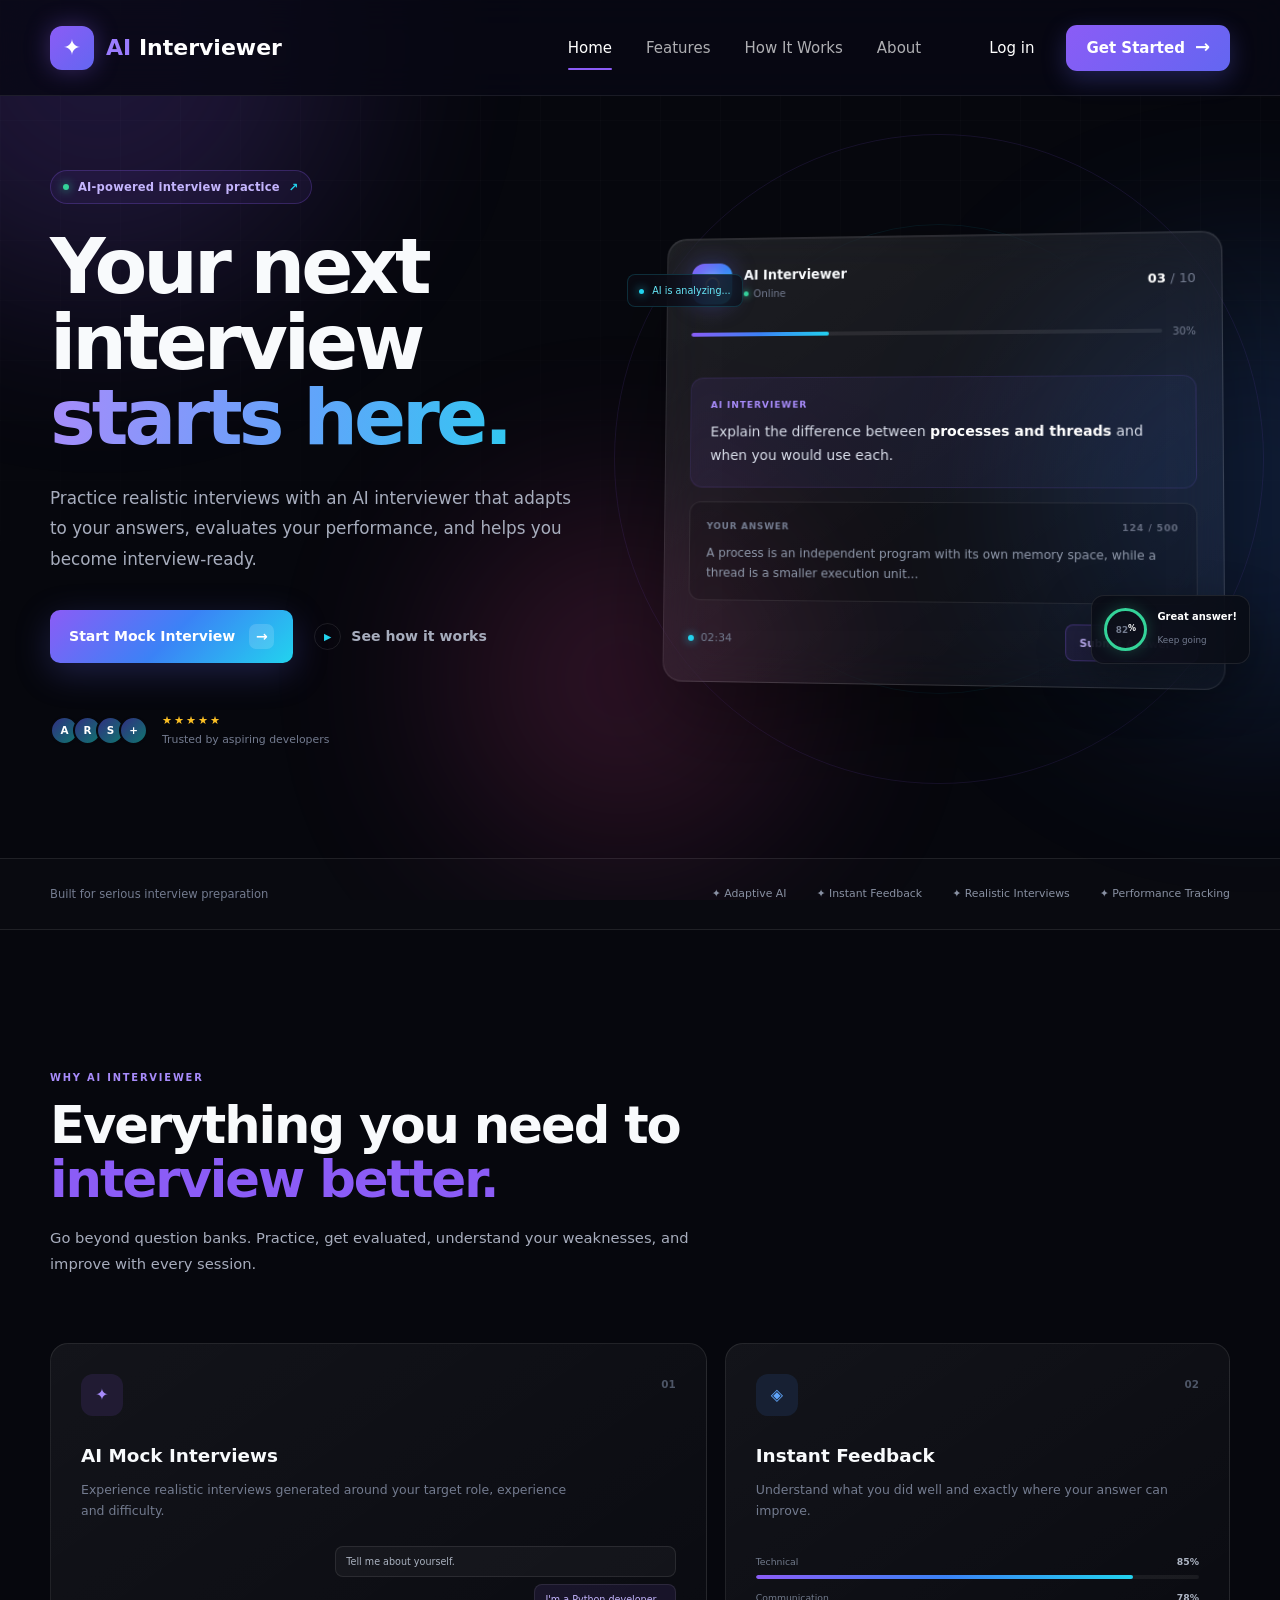
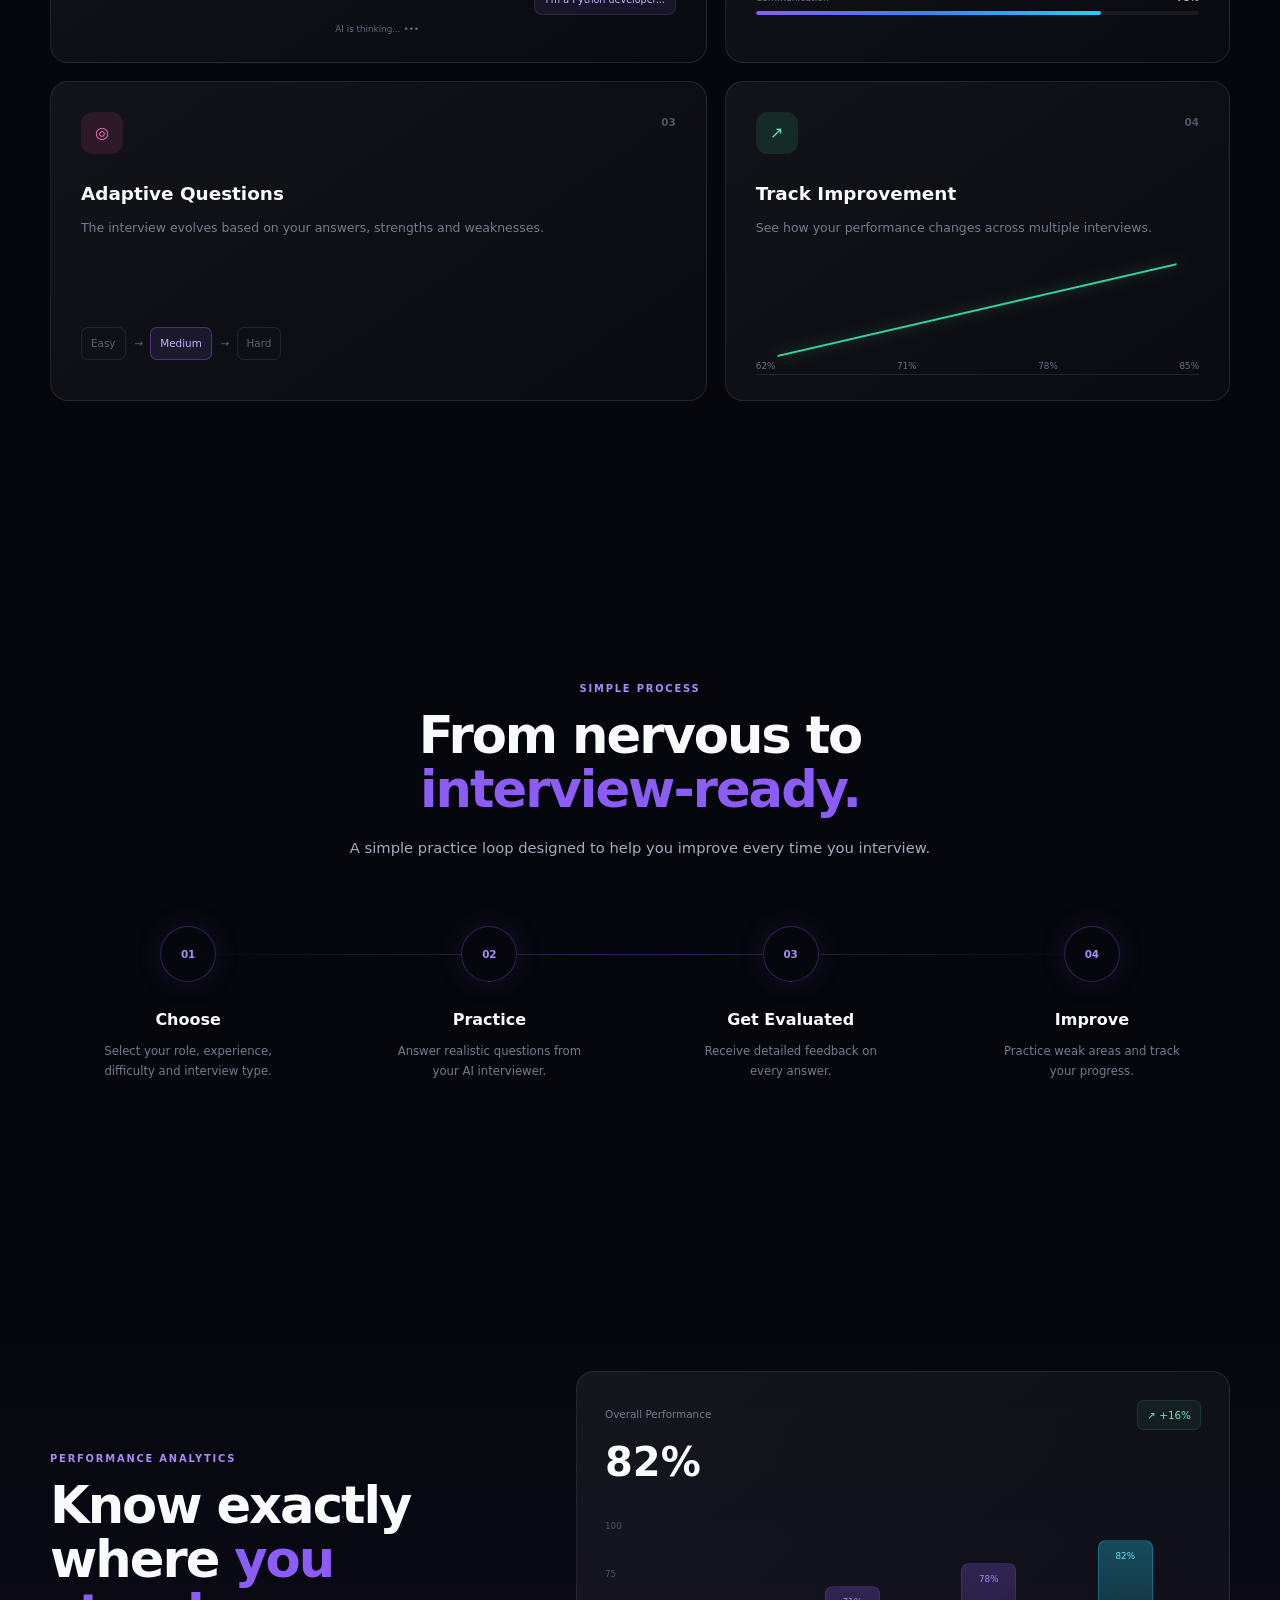
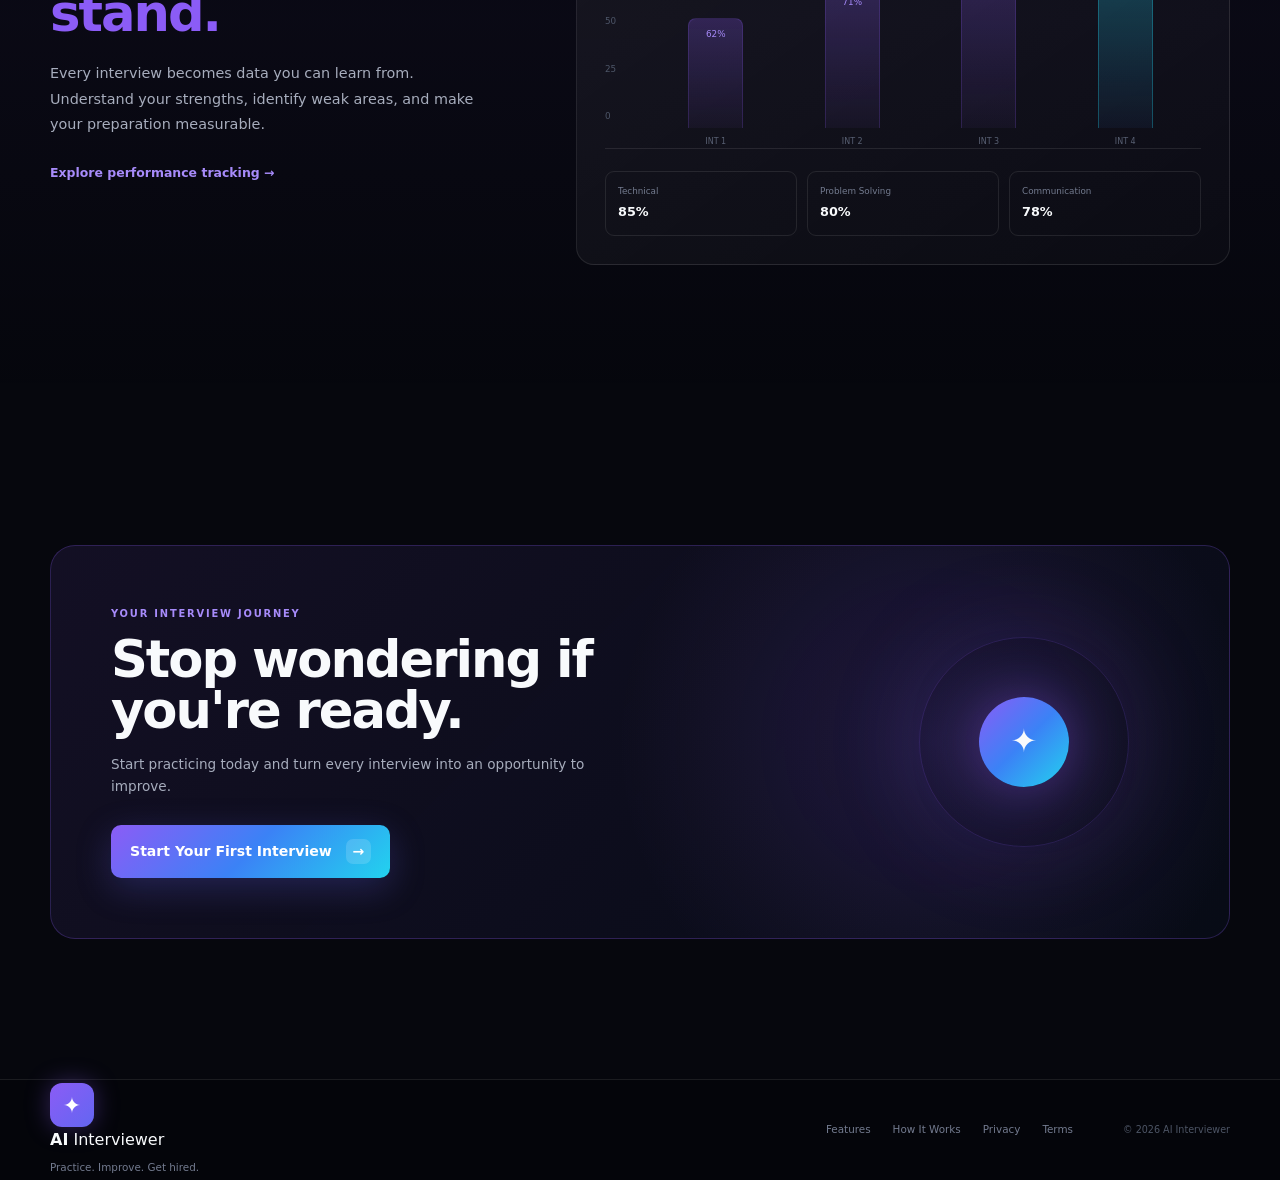
==== commit 9bd8573a: "Build login page with frontend validation" ====
--- a/frontend/index.html
+++ b/frontend/index.html
@@ -77,14 +77,11 @@
         <!-- Right Side Buttons -->
         <div class="nav-buttons">
 
-            <a href="#" class="login-btn">
-                Log in
-            </a>
-
-            <a href="#" class="get-started-btn">
-                Get Started
-                <span>→</span>
-            </a>
+            <a href="pages/login.html" class="login-btn">Log in</a>
+
+            <a href="pages/login.html" class="get-started-btn">
+                    Get Started <span>→</span>
+                </a>
 
         </div>
 
